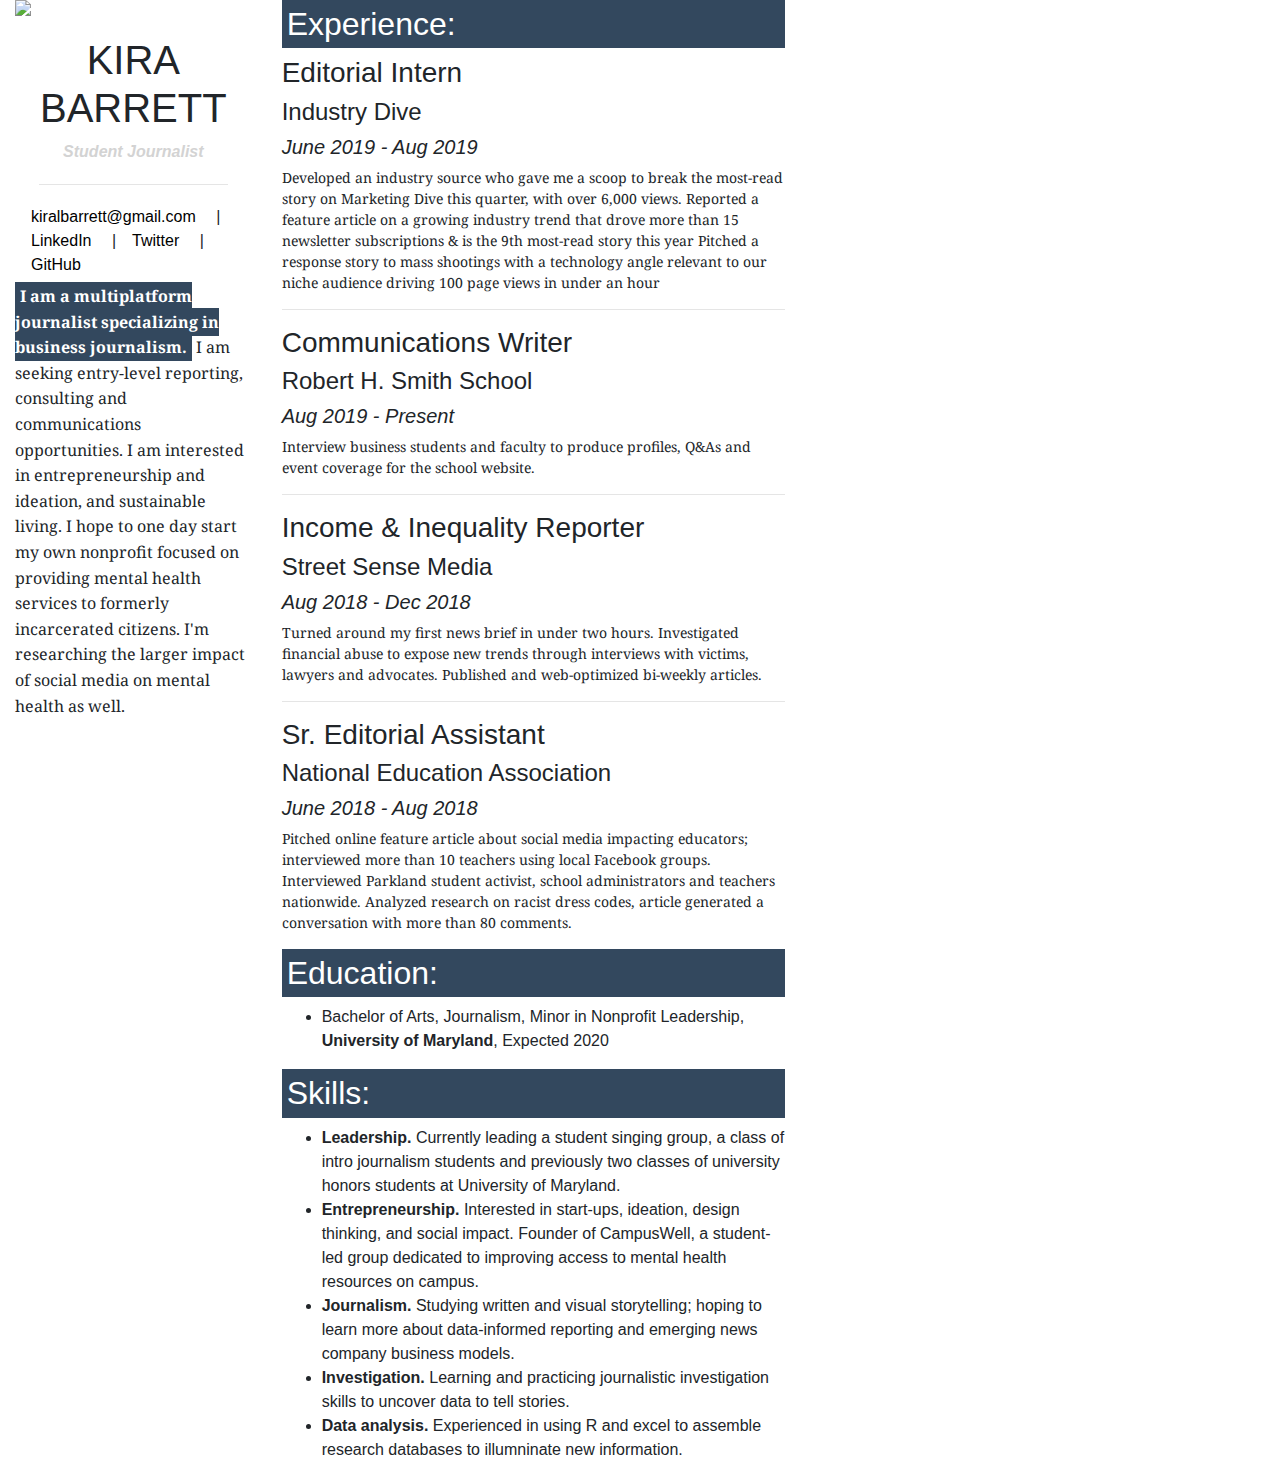
==== index.html @ 336d0621 "initial commit" ====
<!DOCTYPE html>
<html>

<head>
  <title>Kira Barrett Resume</title>
  <meta charset="utf-8">
  <meta name="viewport" content="width=device-width, initial-scale=1, shrink-to-fit=no">
  <link href="https://fonts.googleapis.com/css?family=Nunito+Sans&display=swap" rel="stylesheet">
  <link href="https://fonts.googleapis.com/css?family=Noto+Serif&display=swap" rel="stylesheet">
  <link rel="stylesheet" href="style.css">
  <link rel="stylesheet" href="https://stackpath.bootstrapcdn.com/bootstrap/4.3.1/css/bootstrap.min.css" integrity="sha384-ggOyR0iXCbMQv3Xipma34MD+dH/1fQ784/j6cY/iJTQUOhcWr7x9JvoRxT2MZw1T"crossorigin="anonymous">
</head>
<body>
<!-- I built this myself! -->


<!-- bootstrap -->
<div class="container">
  <div class="row">
    <div class="col-sm-4">
    <div class "center-top-content">
  <img src="DSC_0217 (1).JPG" width="300px">
  <h1>KIRA BARRETT</h1>

  <!-- Title-->
  <div class="personal-title">
  <strong>Student Journalist</strong>
  </div> <!---personal-title---->
  <hr class="top-seperator">
  <!-- Contact -->
  <div class="navigation-links">
  <ul>
    <li><a href="mailto:kiralbarrett@gmail.com">kiralbarrett@gmail.com</a></li>
    <li><a href="https://www.linkedin.com/in/kirabarrett/"
      target="_blank">LinkedIn</a></li>
    <li><a href="https://twitter.com/kiralbarrett"
      target="_blank">Twitter</a></li>
    <li><a href="https://github.com/kiralbarrett"
      target="_blank">GitHub</a></li>
  </ul>
  </div>
</div>


  <!-- center-top-content-->

  <div class="intro">

  <p> <span class="highlight-me">I am a multiplatform journalist specializing in
    business journalism.</span> I am seeking entry-level reporting, consulting and communications opportunities. I am interested in entrepreneurship and ideation, and sustainable living. I hope to one day start my own nonprofit focused on providing mental health services to formerly incarcerated citizens. I'm researching the larger impact of social media on mental health as well.
  </p>
</div>
</div>
<div class="col-sm-8">
<div class="main-content">
  <!-- Experience-->

  <h2>Experience:</h2>
  <div class="container-experience">
  <!-- First job -->
  <h3>Editorial Intern</h3>
  <h4>Industry Dive</h4>
  <h5>June 2019 - Aug 2019</h5>
  <p>Developed an industry source who gave me a scoop to break the most-read story on Marketing Dive this quarter, with over 6,000 views. Reported a feature article on a growing industry trend that drove more than 15 newsletter subscriptions & is the 9th most-read story this year
Pitched a response story to mass shootings with a technology angle relevant to our niche audience driving 100 page views in under an hour </p>
  <hr>
  <!-- Second job -->
  <h3>Communications Writer</h3>
  <h4>Robert H. Smith School</h4>
  <h5>Aug 2019 - Present</h5>
  <p>Interview business students and faculty to produce profiles, Q&As and event coverage for the school website.</p>
  <hr>
  <!-- Third job -->
  <h3>Income & Inequality Reporter</h3></h3>
  <h4>Street Sense Media</h4>
  <h5>Aug 2018 - Dec 2018</h5>
  <p>Turned around my first news brief in under two hours. Investigated financial abuse to expose new trends through interviews with victims, lawyers and advocates. Published and web-optimized bi-weekly articles.</p>
  <hr>
  <!-- Fourth job -->
  <h3>Sr. Editorial Assistant</h3>
  <h4>National Education Association</h4>
  <h5>June 2018 - Aug 2018</h5>
  <p>Pitched online feature article about social media impacting educators; interviewed more than 10 teachers using local Facebook groups.
Interviewed Parkland student activist, school administrators and teachers nationwide. Analyzed research on racist dress codes, article generated a conversation with more than 80 comments.</p>
</div>
  <!-- Education-->
  <h2>Education:</h2>
  <ul>
    <li>Bachelor of Arts, Journalism, Minor in Nonprofit Leadership, <strong>University of Maryland</strong>, Expected 2020</li>
  </ul>

  <!-- Skills-->
  <h2>Skills:</h2>
  <ul>
    <li><strong>Leadership.</strong> Currently leading a student singing group, a class of intro journalism students and previously two classes of university honors students at University of Maryland.</li>

    <li><strong> Entrepreneurship.</strong> Interested in start-ups, ideation, design thinking, and social impact. Founder of CampusWell, a student-led group dedicated to improving access to mental health resources on campus.</li>

    <li><strong> Journalism.</strong> Studying written and visual storytelling; hoping to learn more about data-informed reporting and emerging news company business models.</li>

    <li><strong> Investigation.</strong> Learning and practicing journalistic investigation skills to uncover data to tell stories.</li>

    <li><strong> Data analysis.</strong> Experienced in using R and excel to assemble research databases to illumninate new information.</li>
  </ul>
</div>
</div>
</div>
</div>
<script src="https://code.jquery.com/jquery-3.3.1.slim.min.js"integrity="sha384-q8i/X+965DzO0rT7abK41JStQIAqVgRVzpbzo5smXKp4YfRvH+8abtTE1Pi6jizo"crossorigin="anonymous"></script><script src="https://cdnjs.cloudflare.com/ajax/libs/popper.js/1.14.7/umd/popper.min.js"integrity="sha384-UO2eT0CpHqdSJQ6hJty5KVphtPhzWj9WO1clHTMGa3JDZwrnQq4sF86dIHNDz0W1"￿crossorigin="anonymous"></script><script src="https://stackpath.bootstrapcdn.com/bootstrap/4.3.1/js/bootstrap.min.js"integrity="sha384-JjSmVgyd0p3pXB1rRibZUAYoIIy6OrQ6VrjIEaFf/nJGzIxFDsf4x0xIM+B07jRM"crossorigin="anonymous"></script>
</body>
</html>
---- style.css ----
body {
  max-width: 800px;
  display: block;
  margin-top: 20px;
  margin-bottom: 20px;
  margin-left: auto;
  margin-right: auto;
  font-family: 'Nunito Sans', sans-serif;
}

p {
  font-family: 'Noto Serif', serif;
}

.navigation-links {
  text-align: center;
}

.center-top-content h1 {
  font-size: 36px;
  color:#33485e;
  letter-spacing: 2px;
}

h1 {
  text-align: center;
  margin-bottom: 10px;
}

h2{
  margin-top: 20px;
  margin-bottom: 20px;
  background-color: #33485e;
  color: white;
  padding: 5px;
}

.center-top-content {
  border-bottom: 4px;
  text-align: center;
}


.navigation-links ul {
  list-style-type: none;
  margin: 0;
  padding: 0;
  overflow: hidden;
  margin-left: auto;
  margin-right: auto;
  display: inline-block;
}

.navigation-links li {
  float: left;
}

.navigation-links li:after {
  content: " | ";
}

.navigation-links li:last-child::after {
  content: "";
}

.navigation-links li a {
  /* display: block; */
  color: black;
  text-align: center;
  padding: 16px;
  text-decoration: none;
}

.personal-title {
  text-align: center;
  color: #D3D3D3;
  font-style: italic;
}

hr.top-seperator {
  margin-top: 20px;
  margin-bottom: 20px;
  width: 80%;
  margin-left: auto;
  margin-right: auto;
}

.intro {
  line-height: 1.6;
}

img {
  max-width: 100%;
  margin-bottom: 20px;
}

.highlight-me {
  background-color: #33485e;
  padding-bottom: 3px;
  padding-top: 3px;
  padding-left: 5px;
  padding-right: 5px;
  color: white;
  font-weight: bold;
}

h5 {
  font-style: italic;
}

.container-experience h1, h2, h3, h4, h5, h6{
  margin-top: 5px;
  margin-bottom: 5px;

}

.container-experience h5 {
  font-style: italic;

}

.container-experience p {
  font-size: 14px;
}
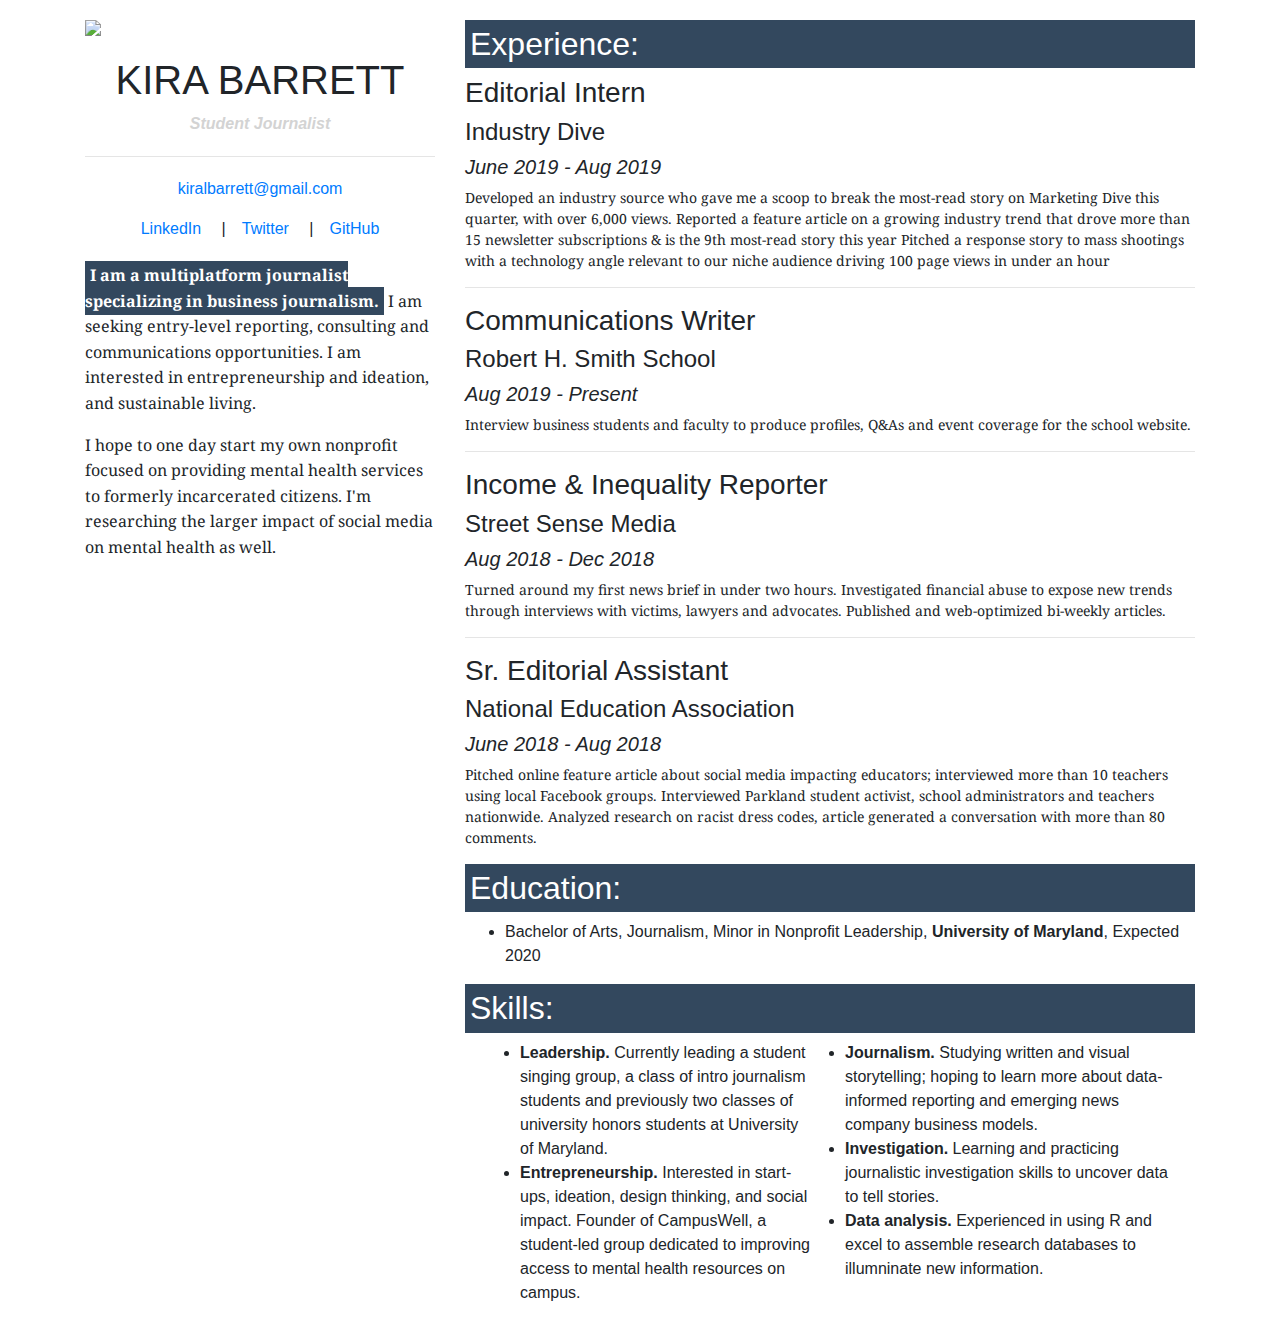
==== commit 39012cc9: "more changes" ====
--- a/index.html
+++ b/index.html
@@ -18,8 +18,9 @@
 <div class="container">
   <div class="row">
     <div class="col-sm-4">
+    <div class="pull-center">
     <div class "center-top-content">
-  <img src="DSC_0217 (1).JPG" width="300px">
+  <img src="DSC_0217 (1).JPG">
   <h1>KIRA BARRETT</h1>
 
   <!-- Title-->
@@ -28,9 +29,11 @@
   </div> <!---personal-title---->
   <hr class="top-seperator">
   <!-- Contact -->
+  <div class="email-address">
+  <ul><a href="mailto:kiralbarrett@gmail.com">kiralbarrett@gmail.com</a></ul>
+</div>
   <div class="navigation-links">
   <ul>
-    <li><a href="mailto:kiralbarrett@gmail.com">kiralbarrett@gmail.com</a></li>
     <li><a href="https://www.linkedin.com/in/kirabarrett/"
       target="_blank">LinkedIn</a></li>
     <li><a href="https://twitter.com/kiralbarrett"
@@ -42,13 +45,17 @@
 </div>
 
 
+
+
   <!-- center-top-content-->
 
   <div class="intro">
 
   <p> <span class="highlight-me">I am a multiplatform journalist specializing in
-    business journalism.</span> I am seeking entry-level reporting, consulting and communications opportunities. I am interested in entrepreneurship and ideation, and sustainable living. I hope to one day start my own nonprofit focused on providing mental health services to formerly incarcerated citizens. I'm researching the larger impact of social media on mental health as well.
+    business journalism.</span> I am seeking entry-level reporting, consulting and communications opportunities. I am interested in entrepreneurship and ideation, and sustainable living.</p>
+    <p> I hope to one day start my own nonprofit focused on providing mental health services to formerly incarcerated citizens. I'm researching the larger impact of social media on mental health as well.
   </p>
+</div>
 </div>
 </div>
 <div class="col-sm-8">
@@ -91,17 +98,25 @@
 
   <!-- Skills-->
   <h2>Skills:</h2>
+  <div class="container">
+    <div class="row">
+        <div class="col-sm-6">
   <ul>
     <li><strong>Leadership.</strong> Currently leading a student singing group, a class of intro journalism students and previously two classes of university honors students at University of Maryland.</li>
 
     <li><strong> Entrepreneurship.</strong> Interested in start-ups, ideation, design thinking, and social impact. Founder of CampusWell, a student-led group dedicated to improving access to mental health resources on campus.</li>
-
+</div>
+<div class="col-sm-6">
     <li><strong> Journalism.</strong> Studying written and visual storytelling; hoping to learn more about data-informed reporting and emerging news company business models.</li>
 
-    <li><strong> Investigation.</strong> Learning and practicing journalistic investigation skills to uncover data to tell stories.</li>
+
+      <li><strong> Investigation.</strong> Learning and practicing journalistic investigation skills to uncover data to tell stories.</li>
 
     <li><strong> Data analysis.</strong> Experienced in using R and excel to assemble research databases to illumninate new information.</li>
+</div>
   </ul>
+</div>
+</div>
 </div>
 </div>
 </div>
--- a/style.css
+++ b/style.css
@@ -1,5 +1,4 @@
 body {
-  max-width: 800px;
   display: block;
   margin-top: 20px;
   margin-bottom: 20px;
@@ -14,6 +13,7 @@
 
 .navigation-links {
   text-align: center;
+  padding-bottom: 15px;
 }
 
 .center-top-content h1 {
@@ -46,8 +46,6 @@
   margin: 0;
   padding: 0;
   overflow: hidden;
-  margin-left: auto;
-  margin-right: auto;
   display: inline-block;
 }
 
@@ -65,7 +63,6 @@
 
 .navigation-links li a {
   /* display: block; */
-  color: black;
   text-align: center;
   padding: 16px;
   text-decoration: none;
@@ -80,7 +77,7 @@
 hr.top-seperator {
   margin-top: 20px;
   margin-bottom: 20px;
-  width: 80%;
+  width: 100%;
   margin-left: auto;
   margin-right: auto;
 }
@@ -92,6 +89,7 @@
 img {
   max-width: 100%;
   margin-bottom: 20px;
+  margin-top: 20px;
 }
 
 .highlight-me {
@@ -122,3 +120,15 @@
 .container-experience p {
   font-size: 14px;
 }
+
+.col-sm-8 {
+  margin-top: 20px;
+}
+
+.col-sm-4 ul {
+  text-align: center;
+}
+
+.email-address {
+  padding-right: 40px;
+}
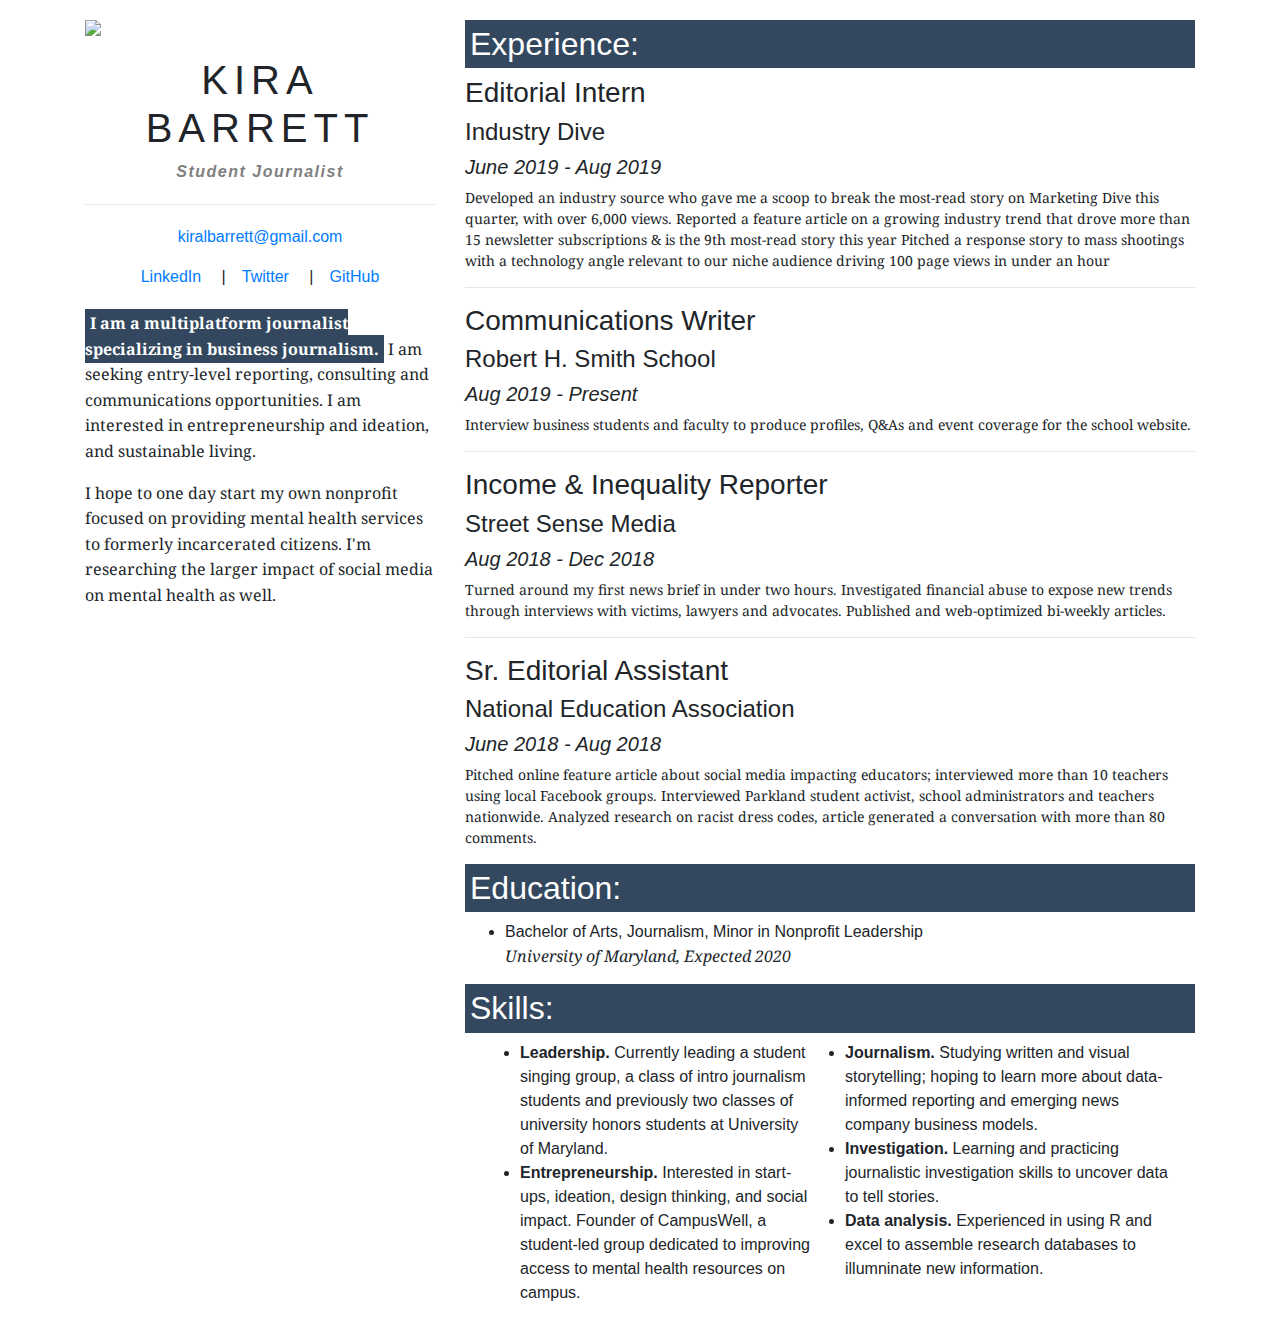
==== commit 9e7e9a60: "last" ====
--- a/index.html
+++ b/index.html
@@ -93,7 +93,7 @@
   <!-- Education-->
   <h2>Education:</h2>
   <ul>
-    <li>Bachelor of Arts, Journalism, Minor in Nonprofit Leadership, <strong>University of Maryland</strong>, Expected 2020</li>
+    <li>Bachelor of Arts, Journalism, Minor in Nonprofit Leadership <p> <span class="education"> University of Maryland, Expected 2020 </span> </p></li>
   </ul>
 
   <!-- Skills-->
--- a/style.css
+++ b/style.css
@@ -25,6 +25,8 @@
 h1 {
   text-align: center;
   margin-bottom: 10px;
+  letter-spacing: 6px;
+
 }
 
 h2{
@@ -70,8 +72,9 @@
 
 .personal-title {
   text-align: center;
-  color: #D3D3D3;
+  color: grey;
   font-style: italic;
+  letter-spacing: 1.5px;
 }
 
 hr.top-seperator {
@@ -132,3 +135,7 @@
 .email-address {
   padding-right: 40px;
 }
+
+.education {
+  font-style: italic;
+}
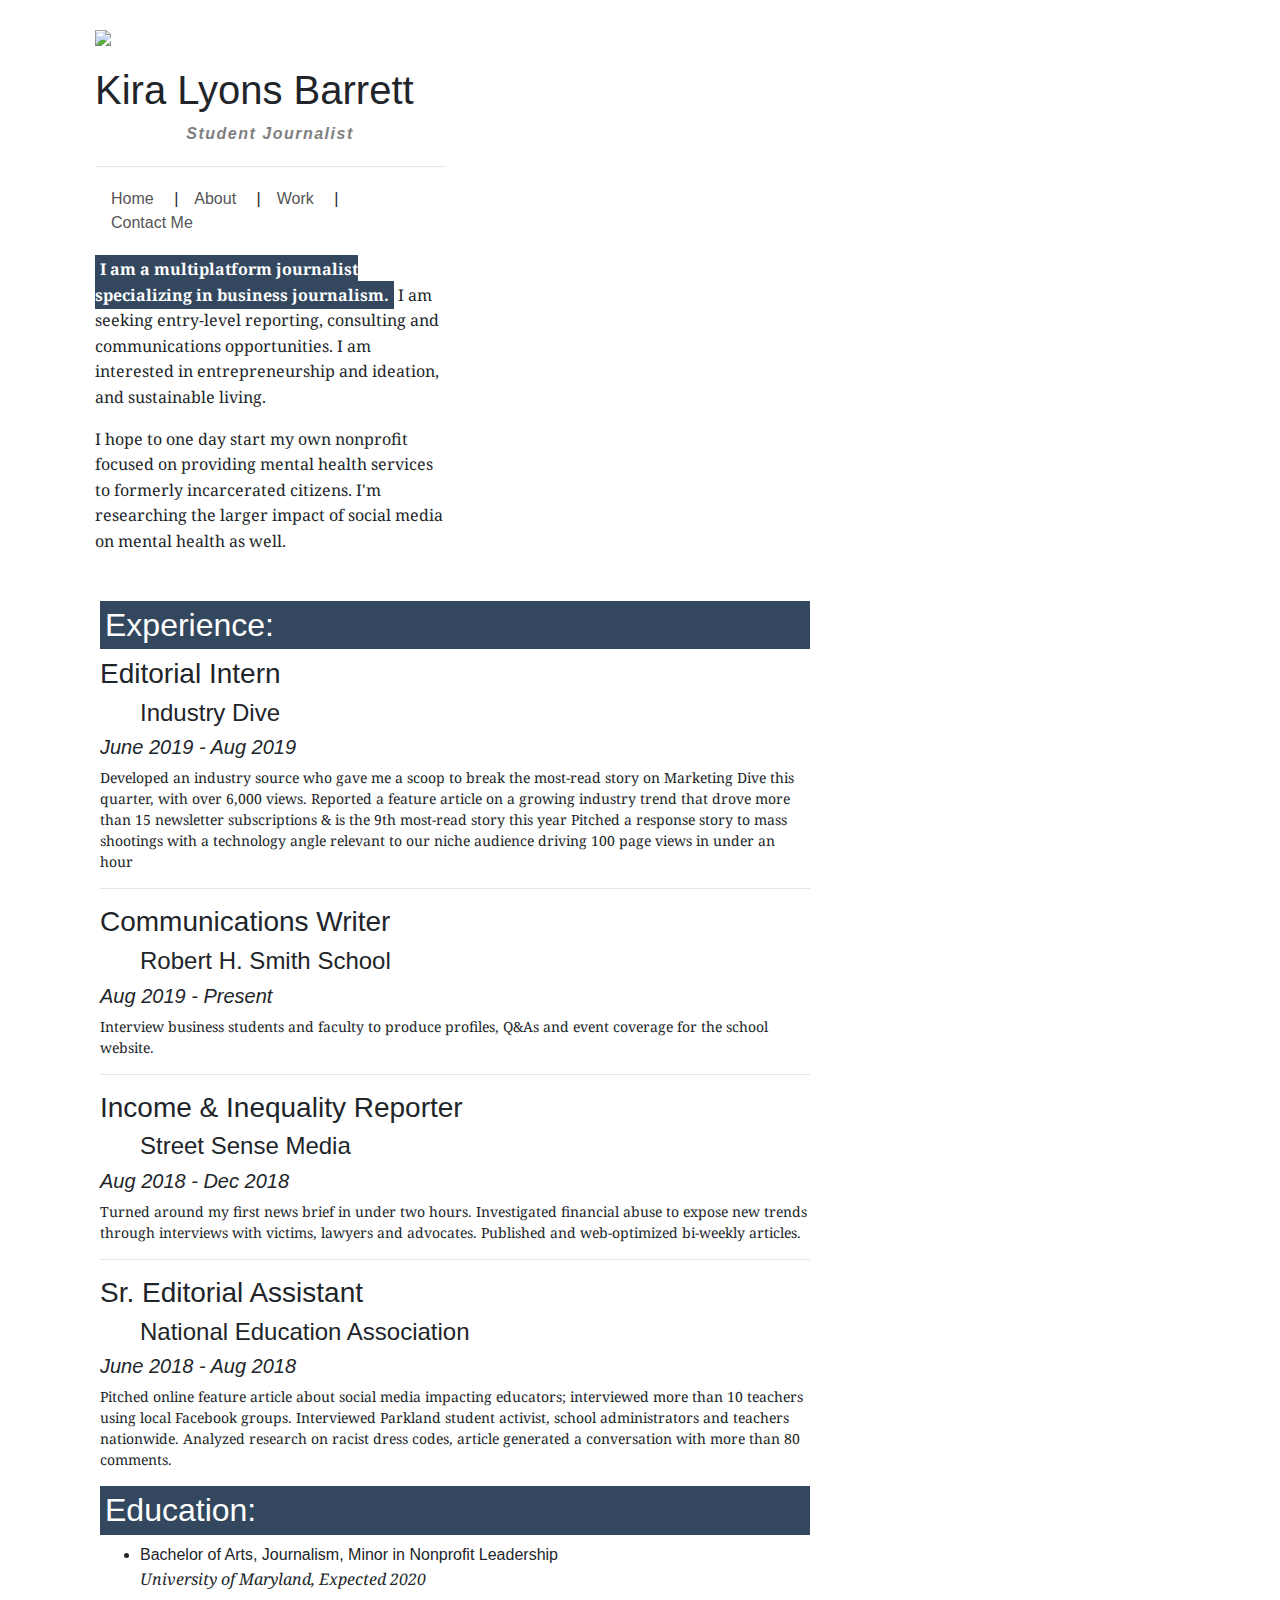
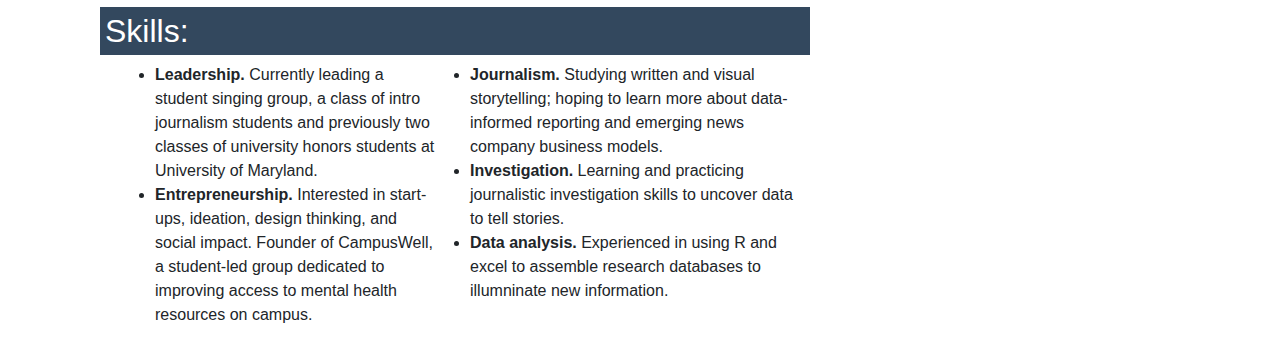
==== commit 7f8ec9d7: "resume website!" ====
--- a/index.html
+++ b/index.html
@@ -7,6 +7,7 @@
   <meta name="viewport" content="width=device-width, initial-scale=1, shrink-to-fit=no">
   <link href="https://fonts.googleapis.com/css?family=Nunito+Sans&display=swap" rel="stylesheet">
   <link href="https://fonts.googleapis.com/css?family=Noto+Serif&display=swap" rel="stylesheet">
+  <link href="https://fonts.googleapis.com/css?family=Pacifico&display=swap" rel="stylesheet">
   <link rel="stylesheet" href="style.css">
   <link rel="stylesheet" href="https://stackpath.bootstrapcdn.com/bootstrap/4.3.1/css/bootstrap.min.css" integrity="sha384-ggOyR0iXCbMQv3Xipma34MD+dH/1fQ784/j6cY/iJTQUOhcWr7x9JvoRxT2MZw1T"crossorigin="anonymous">
 </head>
@@ -21,7 +22,7 @@
     <div class="pull-center">
     <div class "center-top-content">
   <img src="DSC_0217 (1).JPG">
-  <h1>KIRA BARRETT</h1>
+  <h1>Kira Lyons Barrett</h1>
 
   <!-- Title-->
   <div class="personal-title">
@@ -29,17 +30,17 @@
   </div> <!---personal-title---->
   <hr class="top-seperator">
   <!-- Contact -->
-  <div class="email-address">
-  <ul><a href="mailto:kiralbarrett@gmail.com">kiralbarrett@gmail.com</a></ul>
-</div>
   <div class="navigation-links">
   <ul>
-    <li><a href="https://www.linkedin.com/in/kirabarrett/"
-      target="_blank">LinkedIn</a></li>
-    <li><a href="https://twitter.com/kiralbarrett"
-      target="_blank">Twitter</a></li>
-    <li><a href="https://github.com/kiralbarrett"
-      target="_blank">GitHub</a></li>
+    <li><a href="home-page">Home</a></li>
+    <li><a href="contact-me.html"
+      target="_blank">About</a></li>
+    <li><a href="index.html"
+      target="_blank">Work</a></li>
+    <li><a href="contact-me.html"
+      target="_blank">Contact Me</a></li>
+  </ul>
+</div>
   </ul>
   </div>
 </div>
--- a/style.css
+++ b/style.css
@@ -16,17 +16,22 @@
   padding-bottom: 15px;
 }
 
+.navigation-links h4{
+  margin: 30px
+}
+
 .center-top-content h1 {
-  font-size: 36px;
+  font-size: 103px;
   color:#33485e;
   letter-spacing: 2px;
 }
 
-h1 {
+.font-size p {
   text-align: center;
   margin-bottom: 10px;
   letter-spacing: 6px;
-
+  font-family: 'Pacifico', cursive;
+  font-size: 103px;
 }
 
 h2{
@@ -68,6 +73,7 @@
   text-align: center;
   padding: 16px;
   text-decoration: none;
+  color: #555;
 }
 
 .personal-title {
@@ -139,3 +145,122 @@
 .education {
   font-style: italic;
 }
+
+.col-sm-4 {
+  margin: 10px
+}
+
+.navigation-links li a:hover {
+  background-color: #555;
+  color: white;
+}
+
+.home-image {
+  float: right;
+  width: 100%;
+  height: auto;
+  vertical-align: right;
+}
+
+.nopadding {
+  max-width: 100%;
+}
+
+h4 {
+  padding-left: 40px;
+  padding-right: 40px;
+}
+
+/* Style inputs with type="text", select elements and textareas */
+input[type=text], select, textarea {
+  width: 100%; /* Full width */
+  padding: 12px; /* Some padding */
+  border: 1px solid #ccc; /* Gray border */
+  border-radius: 4px; /* Rounded borders */
+  box-sizing: border-box; /* Make sure that padding and width stays in place */
+  margin-top: 6px; /* Add a top margin */
+  margin-bottom: 16px; /* Bottom margin */
+  resize: vertical /* Allow the user to vertically resize the textarea (not horizontally) */
+}
+
+/* Style the submit button with a specific background color etc */
+input[type=submit] {
+  background-color: #4CAF50;
+  color: white;
+  padding: 12px 20px;
+  border: none;
+  border-radius: 4px;
+  cursor: pointer;
+}
+
+/* When moving the mouse over the submit button, add a darker green color */
+input[type=submit]:hover {
+  background-color: #45a049;
+}
+
+/* Add a background color and some padding around the form */
+#contactthing{
+  border-radius: 5px;
+  background-color: #f2f2f2;
+  padding: 20px;
+}
+
+.contact-me {
+  text-align: center;
+}
+
+.contact-links {
+  text-align: center;
+  padding-bottom: 15px;
+}
+
+
+.contact-links ul {
+  list-style-type: none;
+  margin: 0;
+  padding: 0;
+  overflow: hidden;
+  display: inline-block;
+}
+
+.contact-links li {
+  float: left;
+}
+
+.contact-links li a {
+  /* display: block; */
+  text-align: center;
+  padding: 16px;
+  text-decoration: none;
+  color: #555;
+}
+
+.contact-links li:after {
+  content: " | ";
+}
+
+.contact-links li:last-child::after {
+  content: "";
+}
+
+.contact-links {
+  font-size: 20px;
+}
+
+.contact-links li a:hover {
+  background-color: #555;
+  color: white;
+}
+
+
+.align-doc {
+  text-align: center;
+  align-items: center;
+  padding: 20px;
+
+}
+
+#work {
+  margin: 20px;
+  text-align: center;
+}
